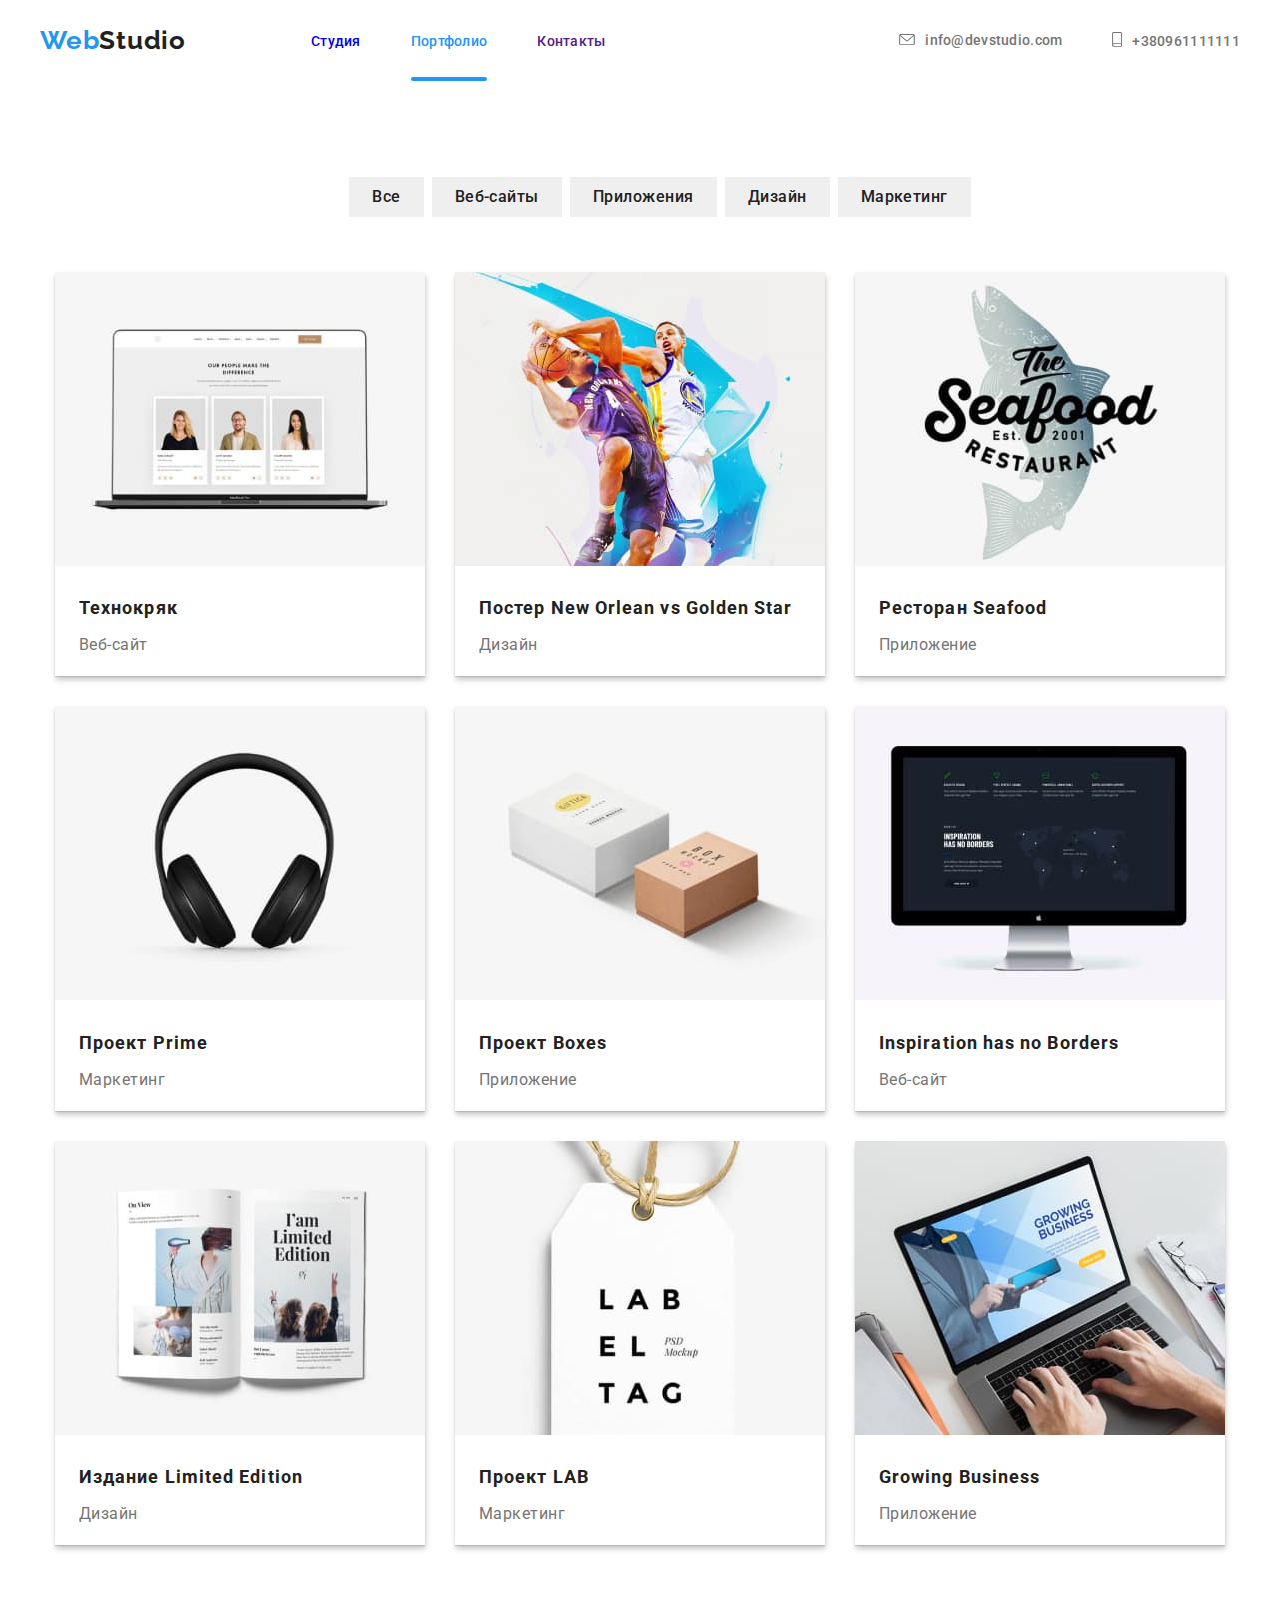
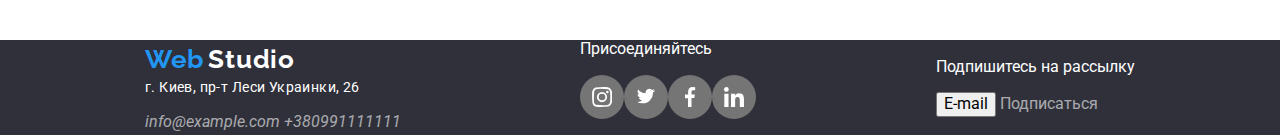
==== portfolio.html @ 3cd91371 "Перший варіант" ====
<!DOCTYPE html>
<html lang="en">
  <head>
    <meta charset="UTF-8" />
    <meta name="viewport" content="width=device-width, initial-scale=1.0" />
    <link
      href="https://fonts.googleapis.com/css2?family=Roboto&family=Raleway:wght@400;700&display=swap"
      rel="stylesheet"
    />
    <link rel="stylesheet" href="./css/normalize.css" />
    <link rel="stylesheet" href="./css/styles.css" />
    <title>Document</title>
  </head>
  <body>
    <header class="page-header">
      <div class="container header-nav">
        <nav class="nav">
          <a href="" class="logo link"
            ><span class="first logo">Web</span>
            <span class="second logo-header">Studio</span></a
          >

          <ul class="site-nav list">
            <li class="header-items">
              <a href="./index.html" class="link">Студия</a>
            </li>
            <li class="header-items">
              <a href="" class="link current">Портфолио</a>
            </li>
            <li class="header-items"><a href="" class="link">Контакты</a></li>
          </ul>
        </nav>

        <address class="header-address">
          <ul class="connection">
            <li class="connection-items">
              <a href="mailto:info@devstudio.com" class="superscription link"
                ><span class="superscription-header"
                  ><svg width="16" height="11.2">
                    <use
                      href="./images/symbol-defs2.svg#icon-envelope"
                    ></use></svg></span
                >info@devstudio.com</a
              >
            </li>
            <li class="connection-items">
              <a href="tell:+380961111111" class="superscription link"
                ><span class="superscription-header"
                  ><svg width="10" height="14.94">
                    <use
                      href="./images/symbol-defs2.svg#icon-smartphone"
                    ></use></svg></span
                >+380961111111</a
              >
            </li>
          </ul>
        </address>
      </div>
    </header>
    <!--main container page 2-->
    <section class="section numb-projects">
      <div class="container distance">
        <!-- <h1 class="title names">Невидимий список - Портфолио</h1> -->
        <ul class="projects-nav">
          <li class="projects-button">
            <button type="button" class="button projects">Все</button>
          </li>
          <li class="projects-button">
            <button type="button" class="button projects">Веб-сайты</button>
          </li>
          <li class="projects-button">
            <button type="button" class="button projects">Приложения</button>
          </li>
          <li class="projects-button">
            <button type="button" class="button projects">Дизайн</button>
          </li>
          <li class="projects-button">
            <button type="button" class="button projects">Маркетинг</button>
          </li>
        </ul>

        <!--projects-->

        <ul class="counting">
          <li class="counting-projects">
            <a href="" class="link"
              ><div class="animated">
                <img src="./images/technokriak.jpg" alt="photos" />
                <p class="projects-description">
                  Технокряк это современная площадка распространения
                  коронавируса. Компании используют эту платформу для цифрового
                  шпионажа и атак на защищённые сервера конкурентов.
                </p>
              </div>

              <h2 class="title projects-name">Технокряк</h2>
              <p class="projects-direction">Веб-сайт</p>
              <!-- <p class="projects-description">
                Технокряк это современная площадка распространения коронавируса.
                Компании используют эту платформу для цифрового шпионажа и атак
                на защищённые сервера конкурентов.
              </p> -->
            </a>
          </li>
          <li class="counting-projects">
            <a href="" class="link"
              ><div class="animated">
                <img src="./images/players.jpg" alt="sportsmen" />
                <p class="projects-description">
                  Технокряк это современная площадка распространения
                  коронавируса. Компании используют эту платформу для цифрового
                  шпионажа и атак на защищённые сервера конкурентов.
                </p>
              </div>
              <h2 class="title projects-name">
                Постер New Orlean vs Golden Star
              </h2>
              <p class="projects-direction">Дизайн</p>
              <!-- <p class="projects-description">
                Технокряк это современная площадка распространения коронавируса.
                Компании используют эту платформу для цифрового шпионажа и атак
                на защищённые сервера конкурентов.
              </p> -->
            </a>
          </li>
          <li class="counting-projects">
            <a href="" class="link"
              ><div class="animated">
                <img src="./images/restaurant.jpg" alt="restaurant" />
                <p class="projects-description">
                  Технокряк это современная площадка распространения
                  коронавируса. Компании используют эту платформу для цифрового
                  шпионажа и атак на защищённые сервера конкурентов.
                </p>
              </div>
              <h2 class="title projects-name">Ресторан Seafood</h2>
              <p class="projects-direction">Приложение</p>
              <!-- <p class="projects-description">
                Технокряк это современная площадка распространения коронавируса.
                Компании используют эту платформу для цифрового шпионажа и атак
                на защищённые сервера конкурентов.
              </p> -->
            </a>
          </li>
          <li class="counting-projects">
            <a href="" class="link"
              ><div class="animated">
                <img src="./images/airphones.jpg" alt="airphones" />
                <p class="projects-description">
                  Технокряк это современная площадка распространения
                  коронавируса. Компании используют эту платформу для цифрового
                  шпионажа и атак на защищённые сервера конкурентов.
                </p>
              </div>
              <h2 class="title projects-name">Проект Prime</h2>
              <p class="projects-direction">Маркетинг</p>
              <!-- <p class="projects-description">
                Технокряк это современная площадка распространения коронавируса.
                Компании используют эту платформу для цифрового шпионажа и атак
                на защищённые сервера конкурентов.
              </p> -->
            </a>
          </li>
          <li class="counting-projects">
            <a href="" class="link"
              ><div class="animated">
                <img src="./images/boxes.jpg" alt="boxes" />
                <p class="projects-description">
                  Технокряк это современная площадка распространения
                  коронавируса. Компании используют эту платформу для цифрового
                  шпионажа и атак на защищённые сервера конкурентов.
                </p>
              </div>
              <h2 class="title projects-name">Проект Boxes</h2>
              <p class="projects-direction">Приложение</p>
              <!-- <p class="projects-description">
                Технокряк это современная площадка распространения коронавируса.
                Компании используют эту платформу для цифрового шпионажа и атак
                на защищённые сервера конкурентов.
              </p> -->
            </a>
          </li>
          <li class="counting-projects">
            <a href="" class="link"
              ><div class="animated">
                <img src="./images/computer.jpg" alt="computer" />
                <p class="projects-description">
                  Технокряк это современная площадка распространения
                  коронавируса. Компании используют эту платформу для цифрового
                  шпионажа и атак на защищённые сервера конкурентов.
                </p>
              </div>
              <h2 class="title projects-name">Inspiration has no Borders</h2>
              <p class="projects-direction">Веб-сайт</p>
              <!-- <p class="projects-description">
                Технокряк это современная площадка распространения коронавируса.
                Компании используют эту платформу для цифрового шпионажа и атак
                на защищённые сервера конкурентов.
              </p> -->
            </a>
          </li>
          <li class="counting-projects">
            <a href="" class="link"
              ><div class="animated">
                <img src="./images/book.jpg" alt="book" />
                <p class="projects-description">
                  Технокряк это современная площадка распространения
                  коронавируса. Компании используют эту платформу для цифрового
                  шпионажа и атак на защищённые сервера конкурентов.
                </p>
              </div>
              <h2 class="title projects-name">Издание Limited Edition</h2>
              <p class="projects-direction">Дизайн</p>
              <!-- <p class="projects-description">
                Технокряк это современная площадка распространения коронавируса.
                Компании используют эту платформу для цифрового шпионажа и атак
                на защищённые сервера конкурентов.
              </p> -->
            </a>
          </li>
          <li class="counting-projects">
            <a href="" class="link"
              ><div class="animated">
                <img src="./images/label.jpg" alt="label" />
                <p class="projects-description">
                  Технокряк это современная площадка распространения
                  коронавируса. Компании используют эту платформу для цифрового
                  шпионажа и атак на защищённые сервера конкурентов.
                </p>
              </div>
              <h2 class="title projects-name">Проект LAB</h2>
              <p class="projects-direction">Маркетинг</p>
              <!-- <p class="projects-description">
                Технокряк это современная площадка распространения коронавируса.
                Компании используют эту платформу для цифрового шпионажа и атак
                на защищённые сервера конкурентов.
              </p> -->
            </a>
          </li>
          <li class="counting-projects">
            <a href="" class="link"
              ><div class="animated">
                <img src="./images/laptop.jpg" alt="laptop" />
                <p class="projects-description">
                  Технокряк это современная площадка распространения
                  коронавируса. Компании используют эту платформу для цифрового
                  шпионажа и атак на защищённые сервера конкурентов.
                </p>
              </div>
              <h2 class="title projects-name">Growing Business</h2>
              <p class="projects-direction">Приложение</p>
              <!-- <p class="projects-description">
                Технокряк это современная площадка распространения коронавируса.
                Компании используют эту платформу для цифрового шпионажа и атак
                на защищённые сервера конкурентов.
              </p> -->
            </a>
          </li>
        </ul>
      </div>
    </section>

    <!--footer-->
    <footer class="footer-section">
      <div class="container footer-nav">
        <div class="footer-info">
          <a href="" class="logo link"
            ><span class="first logo">Web</span>
            <span class="second logo-footer">Studio</span></a
          >
          <address>
            <p class="city">г. Киев, пр-т Леси Украинки, 26</p>
            <span
              ><a href="mailto:info@example.com" class="button link"
                >info@example.com</a
              >
              <a href="tell:+380991111111" class="button link"
                >+380991111111</a
              ></span
            >
          </address>
        </div>

        <div class="invite">
          <p class="join">Присоединяйтесь</p>
          <ul class="social-networks">
            <li>
              <a href="" class="button-link footer">
                <svg class="anchor" width="20" height="20">
                  <use href="./images/symbol-defs2.svg#icon-instagram"></use>
                </svg>
              </a>
            </li>
            <li>
              <a href="" class="button-link footer"
                ><svg class="anchor" width="20" height="16.25">
                  <use href="./images/symbol-defs2.svg#icon-twitter"></use></svg
              ></a>
            </li>
            <li>
              <a href="" class="button-link footer"
                ><svg class="anchor" width="20" height="20">
                  <use
                    href="./images/symbol-defs2.svg#icon-facebook"
                  ></use></svg
              ></a>
            </li>
            <li>
              <a href="" class="button-link footer"
                ><svg class="anchor" width="20" height="20">
                  <use
                    href="./images/symbol-defs2.svg#icon-linkedin"
                  ></use></svg
              ></a>
            </li>
          </ul>
        </div>

        <div class="send-letter">
          <p class="subscribe">Подпишитесь на рассылку</p>
          <input type="submit" value="E-mail" />
          <a href="" class="button link">Подписаться</a>
        </div>
      </div>
    </footer>
  </body>
</html>
---- css/styles.css ----
html {
  box-sizing: border-box;
}

*,
*::before,
*::after {
  box-sizing: inherit;
}

/*колір соновного тексту #757575*/
/*вторинний колір тексту #212121*/
/*первинний фоновий колір білий #FFFFFF */
/*колір виділення #2196F3 */
/*додатковий фоновий колір #F5F4FA*/
:root {
  --primary-text-color: #757575;
  --title-text-color: #212121;
  --accent-color: #2196f3;
  --additional-text-color: #ffffff;
  --primary-bg-color: #ffffff;
  --secondary-bg-color: #2196f3;
  --additional-bg-color: #f5f4fa;
  --clients-color: #afb1b8;

  --timing-function: cubic-bezier(0.4, 0, 0.2, 1);
  --timing-animation: 250ms;
}
body {
  background-color: var(--primary-bg-color);
  color: var(--primary-text-color);
  font-family: Roboto, sans-serif;
}

/*header*/
.page-header {
}
.nav .logo.link {
  display: flex;
  /* align-items: center; */
  margin-left: 0;
  margin-right: 85px;
  margin-top: 24px;
  margin-bottom: 25px;
}

.site-nav .header-items:not(:last-child) {
  margin-right: 50px;
}
.nav {
  display: flex;
}

.site-nav.list {
  display: flex;
  color: var(--title-text-color);
  font-style: normal;
  font-weight: 500;
  font-size: 14px;
  line-height: 16px;
  letter-spacing: 0.02em;
  text-decoration: none;
  margin-left: 0;
  margin-top: 0;
  margin-bottom: 0;
}
.header-address {
  display: flex;
  margin-left: auto;
}
.connection {
  display: flex;
  margin-top: 0;
  margin-bottom: 0;

  color: var(--title-text-color);

  font-style: normal;
  font-weight: 500;
  font-size: 14px;
  line-height: 16px;
  letter-spacing: 0.02em;
  text-decoration: none;
}
.connection .connection-items + .connection-items {
  margin-left: 50px;
}
.connection-items {
  /* display: flex;
  align-items: center;
  justify-content: center; */
  padding-bottom: 32px;
  padding-top: 32px;
}
.superscription:hover,
.superscription:focus {
  color: var(--accent-color);
  fill: var(--accent-color);
  transition: transform var(--timing-animation),
    opacity var(--timing-animation, --timing-function);
}
/* .superscription-header:hover .superscription-header:focus {
  fill: var(--accent-color);
} */
.superscription {
  display: flex;
  align-items: center;
  justify-content: center;
  color: var(--primary-text-color);
  fill: var(--primary-text-color);
}
.superscription-header {
  margin-right: 10px;
}

.site-nav .link.current {
  position: relative;
  color: var(--accent-color);
}
.current::after {
  content: "";
  position: absolute;
  width: 100%;
  height: 4px;
  left: 0;
  bottom: 0;
  border-radius: 2px;
  background-color: var(--secondary-bg-color);
}
.site-nav .link {
  display: block;
  padding-top: 32px;
  padding-bottom: 32px;
}
li {
  list-style-type: none;
}

.link {
  text-decoration: none;
}
.header-nav {
  display: flex;
  align-items: center;
}
.hero {
  margin-left: 0;
  text-align: center;
}
/* Overlay */
.overlay {
  position: relative;
  height: 600px;
  max-width: 1600px;
  margin-left: auto;
  margin-right: auto;
  margin-bottom: 94px;
  background-image: linear-gradient(
      to right,
      rgba(47, 48, 58, 0.8),
      rgba(47, 48, 58, 0.8)
    ),
    url("../images/Header-img.jpg");
  background-repeat: no-repeat;
  background-size: cover;
  background-position: center;
  background-color: rgba(47, 48, 58, 0.8);
}
.start {
  display: block;
  /* justify-content: center; */
  position: absolute;
  width: 696px;
  height: 120px;
  left: 452px;
  top: 200px;
  font-style: normal;
  font-weight: 900;
  font-size: 44px;
  line-height: 60px;
  text-align: center;
  color: var(--additional-text-color);
  margin-top: 0;
  margin-bottom: 0;
  align-items: center;
}
/*main container page 1*/
.section.team {
  padding-bottom: 95px;
  padding-top: 95px;
  margin-bottom: 95px;
  background-color: var(--additional-bg-color);
}
.section.no-padding {
  margin-top: 0;
  margin-bottom: 0;
}
.footer-section {
  background-color: #2f303a;
}
.section.numb-projects {
  margin-bottom: 95px;
  margin-top: 95px;
}
.container {
  margin-left: auto;
  margin-right: auto;
  width: 1200px;
  /* outline: 2px solid tomato; */
}
.container.distance {
  margin-bottom: 94px;
}
.names {
  color: var(--title-text-color);
  font-style: normal;
  font-weight: 700;
  font-size: 36px;
  line-height: 42px;
  text-align: center;
  letter-spacing: 0.03em;
  margin-top: 0;
  margin-bottom: 50px;
}
/*icons*/
.icons {
  color: var(--title-text-color);
  font-style: normal;
  font-weight: 700;
  font-size: 14px;
  line-height: 16px;
  letter-spacing: 0.03em;
  margin-top: 0;
  margin-bottom: 10px;
}
.names-invisible {
  display: none;
}
.invisible {
  display: flex;
  margin-bottom: 0;
  margin-top: 0;
  padding-left: 15px;
  padding-right: 15px;
}
.item {
  margin-top: 0;
  margin-right: 30px;
  padding: 0;

  /* align-items: center; */
}
.item:last-child {
  margin-right: 0;
}

.trhumb {
  display: flex;
  align-items: center;
  justify-content: center;
  height: 120px;
  margin-bottom: 30px;
  background-color: var(--additional-bg-color);
}
.description {
  color: var(--primary-text-color);
  font-style: normal;
  font-weight: 400;
  font-size: 14px;
  line-height: 24px;
  letter-spacing: 0.03em;
  margin-top: 0;
  margin-bottom: 0;
}

/*what we do*/
.doing-list {
  display: flex;
  margin-top: 0;
  margin-bottom: 94px;
  padding-left: 15px;
  padding-right: 15px;
}

.doing-count:not(:last-child) {
  margin-right: 30px;
}
.photos {
  position: relative;
}
.photos:hover .doing {
  opacity: 1;
  transition: transform var(--timing-animation),
    opacity var(--timing-animation, --timing-function);
}
.title.doing {
  /* display: flex; */
  position: absolute;
  width: 370px;
  height: 70px;
  bottom: 0;
  transform: translate(0, 0);
  text-align: center;
  padding: 27px;
  opacity: 0;
  transition: 250ms linear;

  /* left: 615px;
  top: 1435px; */

  background: rgba(47, 48, 58, 0.8);
  color: var(--additional-text-color);
  font-style: normal;
  font-weight: 700;
  font-size: 14px;
  line-height: 16px;
  letter-spacing: 0.03em;
  margin-top: 0;
}

.doing:last-child {
  margin-bottom: 0;
}
.team-item {
  width: 270px;
  margin-top: 0;
  margin-right: 30px;
  box-shadow: 0px 2px 1px rgba(0, 0, 0, 0.2), 0px 1px 1px rgba(0, 0, 0, 0.14),
    0px 1px 3px rgba(0, 0, 0, 0.12);
  border-radius: 0px 0px 4px 4px;

  /* margin-bottom: 30px; */
}
.team-item:last-child {
  margin-right: 0;
}
/*our team*/

.team {
  color: var(--title-text-color);
  font-weight: 500;
  font-size: 16px;
  line-height: 19px;
  letter-spacing: 0.03em;
  margin-top: 0;
  margin-bottom: 10px;
}
.title.team {
  display: flex;
  justify-content: center;
}

.team-list {
  display: flex;
  margin-top: 0;
  margin-bottom: 0;
  padding-left: 15px;
  padding-right: 15px;
}
.team-list:last-child {
  margin-right: 0;
}
.social-networks.team {
  display: flex;
  margin-bottom: 25px;
  margin-right: 32px;
  margin-left: 32px;
  padding: 0;
}
.counting-networks:not(:last-child) {
  margin-right: 10px;
}

.role {
  display: flex;
  color: var(--primary-text-color);
  font-style: normal;
  font-weight: 400;
  font-size: 16px;
  line-height: 19px;
  letter-spacing: 0.03em;
  margin-top: 0;
  margin-bottom: 15;
  justify-content: center;
}
.clients-count {
  display: flex;
  margin-top: 0;
  margin-bottom: 0;
  padding-right: 15px;
  padding-left: 15px;
}
.clients-icons {
  display: flex;
  width: 170px;
  height: 90px;
  border: 1px solid #afb1b8;
  justify-content: center;
  align-items: center;
  fill: var(--clients-color);
}
/* .trhumb-clients {
  display: flex;
  width: 170px;
  height: 90px;
  border: 1px solid #afb1b8;
  justify-content: center;
  align-items: center;
  fill: var(--clients-color);
} */
/* .trhumb-clients:hover {
  fill: var(--accent-color);
} */
.trhumb-clients:hover .clients-icons {
  border: 1px solid var(--accent-color);
}
.clients-icons:hover,
.clients-icons:focus {
  color: var(--accent-color);
  fill: var(--accent-color);
  transition: transform var(--timing-animation),
    opacity var(--timing-animation, --timing-function);
}
.logo-image {
  padding-bottom: 20px;
  padding-top: 20px;
  padding-left: 60px;
  padding-right: 60px;
}
.clients-image:not(:last-child) {
  margin-right: 30px;
}

.logo {
  /* margin-top: 24px;
  margin-bottom: 25px; */

  font-family: Raleway, sans-serif;
}
.first.logo {
  color: var(--accent-color);
  font-style: normal;
  font-weight: bold;
  font-size: 26px;
  line-height: 31px;
  letter-spacing: 0.03em;
}
.second.logo-header {
  color: var(--title-text-color);
  font-style: normal;
  font-weight: bold;
  font-size: 26px;
  line-height: 31px;
  letter-spacing: 0.03em;
}
.second.logo-footer {
  color: var(--additional-text-color);
  font-style: normal;
  font-weight: bold;
  font-size: 26px;
  line-height: 31px;
  letter-spacing: 0.03em;
}
.title {
  color: var(--title-text-color);
}
.order {
  display: inline-block;
  position: absolute;
  width: 200px;
  height: 50px;
  left: 700px;
  top: 350px;
  color: var(--additional-text-color);
  background: var(--secondary-bg-color);
  padding: 10px 32px;
  border-radius: 4px;
  text-align: center;
  min-width: 200px;
  border: 1px solid transparent;
}
.button.projects {
  border: 1px solid transparent;
  padding: 6px 22px;
}
.button {
  color: var(--title-text-color);
}
.button:hover,
.button:focus {
  color: var(--additional-text-color);
  background-color: var(--secondary-bg-color);
  transition: transform var(--timing-animation),
    opacity var(--timing-animation, --timing-function);
}
.button-link {
  display: flex;
  justify-content: center;
  align-items: center;
  width: 44px;
  height: 44px;
  fill: var(--primary-text-color);
  border-radius: 50%;
}
.button-link.footer {
  display: flex;
  justify-content: center;
  align-items: center;
  width: 44px;
  height: 44px;
  fill: var(--additional-text-color);
  border-radius: 50%;
  background-color: var(--primary-text-color);
}
.button-link.footer:hover,
.button-link.footer:focus {
  width: 44px;
  height: 44px;
  background-color: var(--secondary-bg-color);
  transition: transform var(--timing-animation),
    opacity var(--timing-animation, --timing-function);
}

.button-link:hover,
.button-link:focus {
  width: 44px;
  height: 44px;
  background-color: var(--secondary-bg-color);
  fill: var(--additional-text-color);
}

/*main container page 2*/
.projects-nav {
  display: flex;
  margin-top: 0;
  margin-bottom: 55px;
  justify-content: center;
}
.projects {
  color: var(--title-text-color);
  font-style: normal;
  font-weight: 500;
  font-size: 16px;
  line-height: 26px;
  letter-spacing: 0.03em;
}
.projects-button:not(:last-child) {
  margin-right: 8px;
}

.counting {
  display: flex;
  flex-wrap: wrap;
  margin-top: 0;
  margin-bottom: 0px;
  padding-right: 15px;
  padding-left: 15px;
}
.counting-projects {
  width: calc((100% - 60px) / 3);
  margin-right: 30px;
  margin-left: 0;
  margin-top: 0;
  margin-bottom: 30px;
  box-sizing: border-box;
  box-shadow: 1px 4px 6px rgba(0, 0, 0, 0.16), 0px 4px 4px rgba(0, 0, 0, 0.06),
    0px 1px 1px rgba(0, 0, 0, 0.12);
}
.counting-projects:nth-child(3n) {
  margin-right: 0px;
}
.counting-projects:nth-last-child(-n + 3) {
  margin-bottom: 0;
}
.animated {
  position: relative;
}

.projects-name {
  display: inline-block;
  color: var(--title-text-color);
  font-style: normal;
  font-weight: 700;
  font-size: 18px;
  line-height: 36px;
  letter-spacing: 0.06em;
  margin-top: 20px;
  margin-bottom: 4px;
  padding-left: 24px;
  padding-right: 24px;
}

.projects-description {
  display: inline-block;
  content: "";
  position: absolute;
  width: 100%;
  height: 100%;
  top: 0;
  left: 0;
  opacity: 0;

  background: rgba(33, 150, 243, 0.9);
  transform: translateY(100%);
  transition: transform var(--timing-animation),
    opacity var(--timing-animation, --timing-function);

  color: var(--primary-text-color);
  font-style: normal;
  font-weight: 400;
  font-size: 18px;
  line-height: 28px;
  padding: 63px 24px;
  margin-top: 0;
}
.projects-description:last-child {
  margin-bottom: 0;
}
.projects-description:hover {
  opacity: 1;
  color: var(--additional-text-color);
  width: 100%;
  height: 100%;
  left: 0;
  top: 0;

  transform: translate(0);
  transition: transform var(--timing-animation),
    opacity var(--timing-animation, --timing-function);
}
.projects-direction {
  color: var(--primary-text-color);
  font-style: normal;
  font-weight: 400;
  font-size: 16px;
  line-height: 30px;
  letter-spacing: 0.03em;
  margin-top: 0;
  padding-right: 24px;
  padding-left: 24px;
}

/*footer*/
.footer-nav {
  display: flex;
  align-items: center;
  justify-content: space-around;
  padding-left: 15px;
  padding-right: 15px;
}
.city {
  font-style: normal;
  font-weight: 400;
  font-size: 14px;
  line-height: 24px;
  letter-spacing: 0.03em;
  margin-top: 0;
  color: var(--additional-text-color);
}
.footer-nav .link {
  color: rgba(255, 255, 255, 0.6);
}
.social-networks {
  display: flex;
  padding: 0;
  margin-top: 0;
}

.join {
  margin-top: 0;
  color: var(--additional-text-color);
}
.subscribe {
  margin-top: 0;
  color: var(--additional-text-color);
}
.footer-info {
}
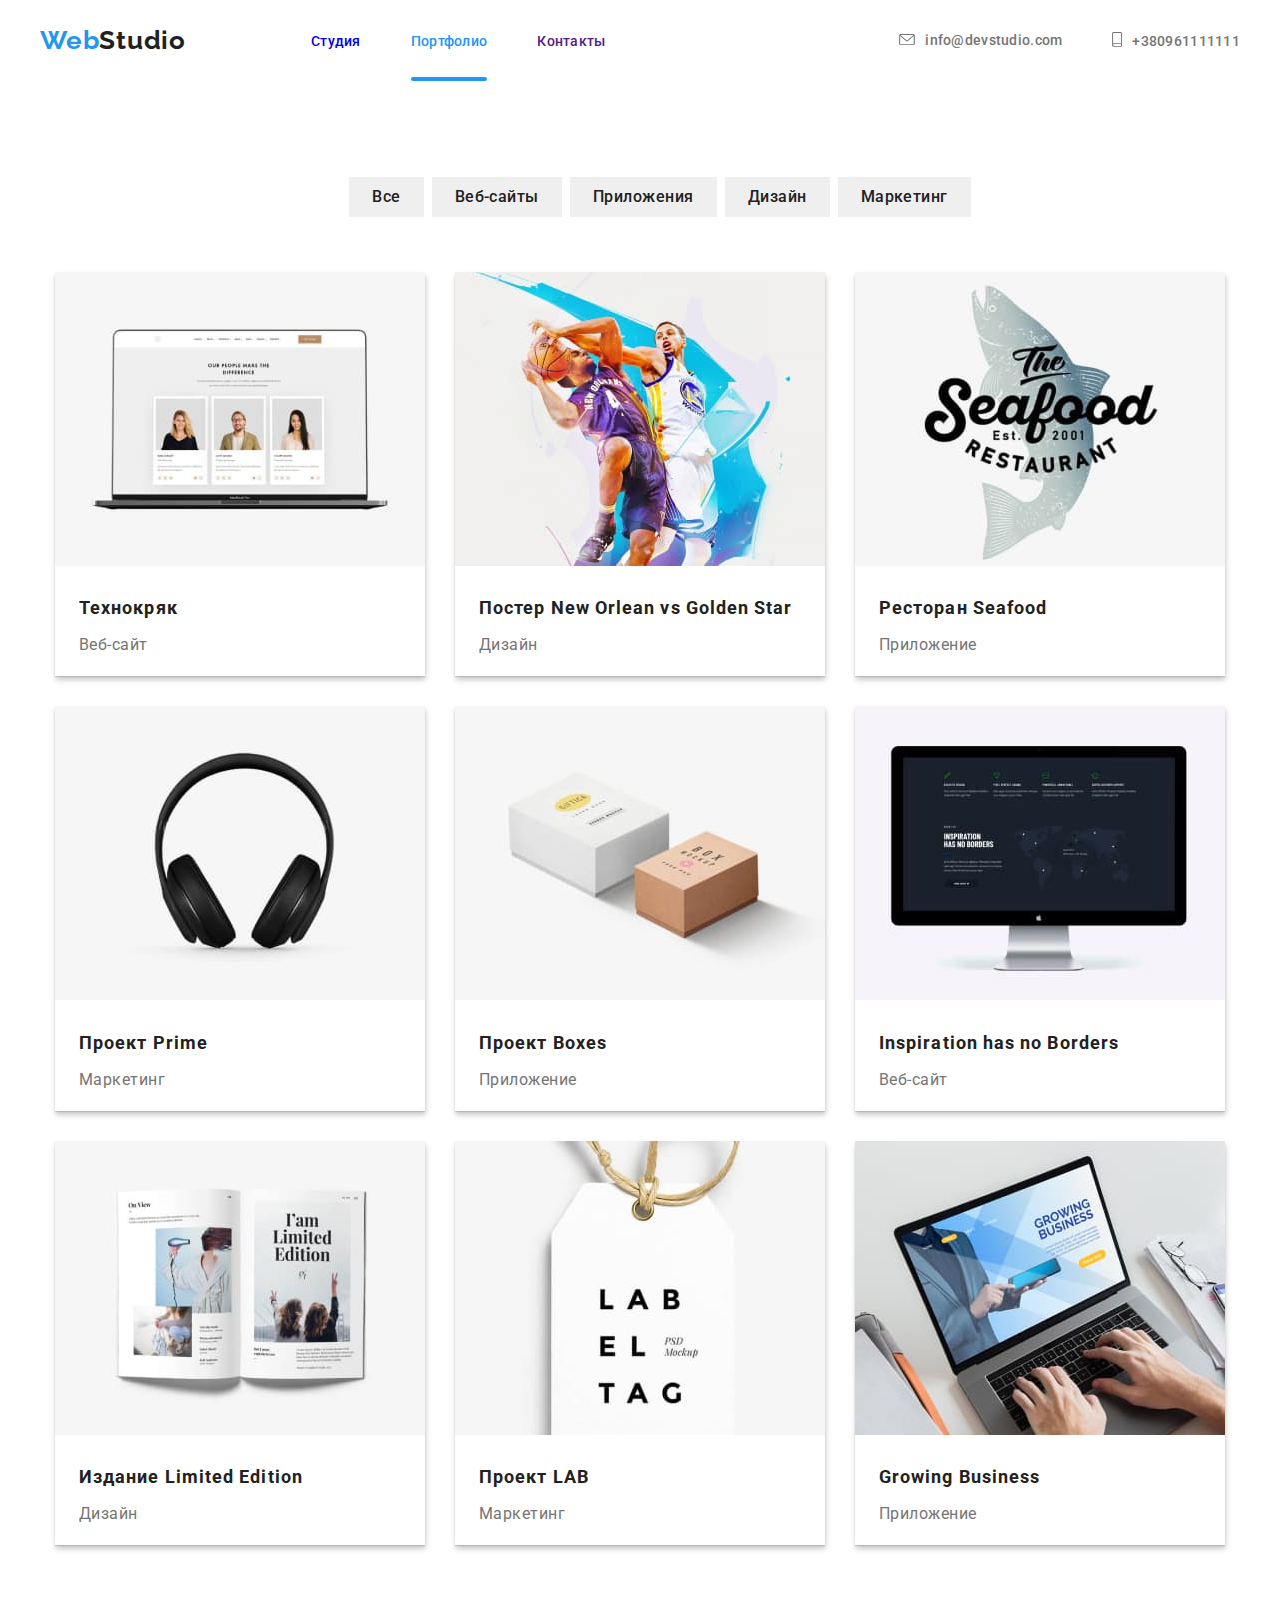
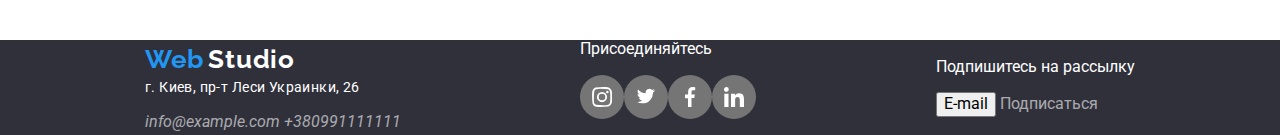
==== commit 4b3d2a8b: "Спроба2" ====
--- a/portfolio.html
+++ b/portfolio.html
@@ -86,11 +86,13 @@
             <a href="" class="link"
               ><div class="animated">
                 <img src="./images/technokriak.jpg" alt="photos" />
-                <p class="projects-description">
-                  Технокряк это современная площадка распространения
-                  коронавируса. Компании используют эту платформу для цифрового
-                  шпионажа и атак на защищённые сервера конкурентов.
-                </p>
+                <div class="projects-description">
+                  <p>
+                    Технокряк это современная площадка распространения
+                    коронавируса. Компании используют эту платформу для
+                    цифрового шпионажа и атак на защищённые сервера конкурентов.
+                  </p>
+                </div>
               </div>
 
               <h2 class="title projects-name">Технокряк</h2>
--- a/css/styles.css
+++ b/css/styles.css
@@ -290,8 +290,8 @@
 }
 .photos:hover .doing {
   opacity: 1;
-  transition: transform var(--timing-animation),
-    opacity var(--timing-animation, --timing-function);
+  transition: transform var(--timing-animation) var(--timing-function),
+    opacity var(--timing-animation) var(--timing-function);
 }
 .title.doing {
   /* display: flex; */
@@ -574,20 +574,7 @@
 }
 .animated {
   position: relative;
-}
-
-.projects-name {
-  display: inline-block;
-  color: var(--title-text-color);
-  font-style: normal;
-  font-weight: 700;
-  font-size: 18px;
-  line-height: 36px;
-  letter-spacing: 0.06em;
-  margin-top: 20px;
-  margin-bottom: 4px;
-  padding-left: 24px;
-  padding-right: 24px;
+  overflow: hidden;
 }
 
 .projects-description {
@@ -600,10 +587,9 @@
   left: 0;
   opacity: 0;
 
-  background: rgba(33, 150, 243, 0.9);
   transform: translateY(100%);
-  transition: transform var(--timing-animation),
-    opacity var(--timing-animation, --timing-function);
+  transition: transform 250ms cubic-bezier(0.4, 0, 0.2, 1),
+    opacity 250ms cubic-bezier(0.4, 0, 0.2, 1);
 
   color: var(--primary-text-color);
   font-style: normal;
@@ -616,18 +602,33 @@
 .projects-description:last-child {
   margin-bottom: 0;
 }
-.projects-description:hover {
+.projects-description:hover,
+.projects-description:focus {
   opacity: 1;
   color: var(--additional-text-color);
-  width: 100%;
-  height: 100%;
+  background: rgba(33, 150, 243, 0.9);
+  /* width: 100%;
+  height: 100%; */
   left: 0;
-  top: 0;
+  bottom: 0;
 
   transform: translate(0);
   transition: transform var(--timing-animation),
     opacity var(--timing-animation, --timing-function);
 }
+.projects-name {
+  /* display: inline-block; */
+  color: var(--title-text-color);
+  font-style: normal;
+  font-weight: 700;
+  font-size: 18px;
+  line-height: 36px;
+  letter-spacing: 0.06em;
+  margin-top: 20px;
+  margin-bottom: 4px;
+  padding-left: 24px;
+  padding-right: 24px;
+}
 .projects-direction {
   color: var(--primary-text-color);
   font-style: normal;
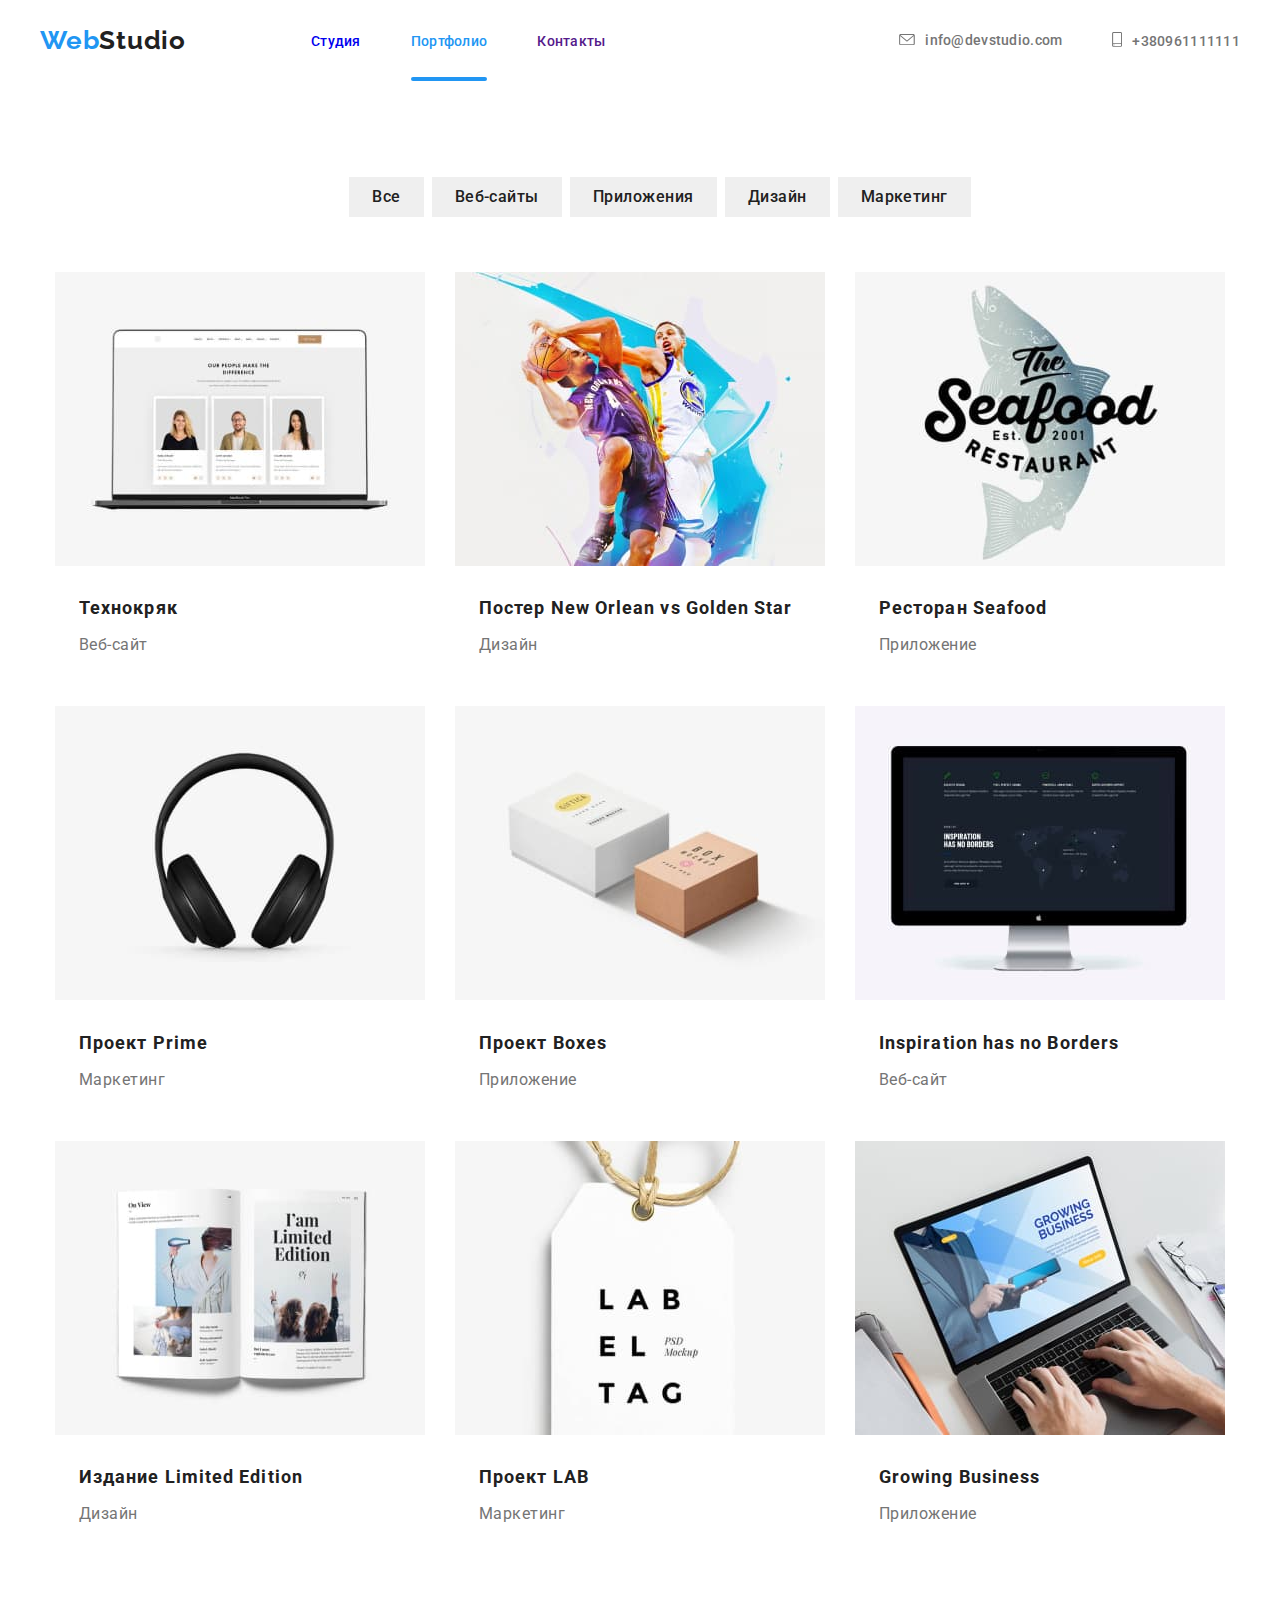
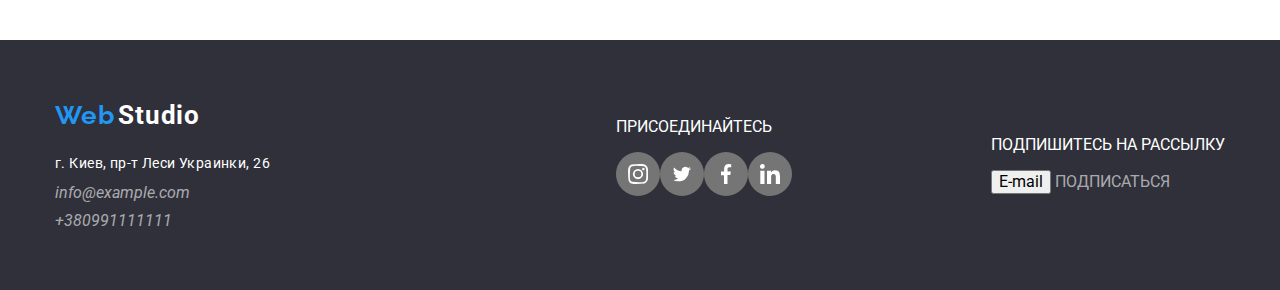
==== commit 7802c7c3: "Завершальний варіант" ====
--- a/portfolio.html
+++ b/portfolio.html
@@ -266,25 +266,23 @@
     <footer class="footer-section">
       <div class="container footer-nav">
         <div class="footer-info">
-          <a href="" class="logo link"
-            ><span class="first logo">Web</span>
-            <span class="second logo-footer">Studio</span></a
-          >
-          <address>
+          <div class="full-logo">
+            <a href="" class="link"
+              ><span class="first logo">Web</span>
+              <span class="second logo-footer">Studio</span></a
+            >
+          </div>
+          <address class="footer-address">
             <p class="city">г. Киев, пр-т Леси Украинки, 26</p>
-            <span
-              ><a href="mailto:info@example.com" class="button link"
-                >info@example.com</a
-              >
-              <a href="tell:+380991111111" class="button link"
-                >+380991111111</a
-              ></span
+            <a href="mailto:info@example.com" class="mail link"
+              >info@example.com</a
             >
+            <a href="tell:+380991111111" class="phone link">+380991111111</a>
           </address>
         </div>
 
         <div class="invite">
-          <p class="join">Присоединяйтесь</p>
+          <p class="join">ПРИСОЕДИНАЙТЕСЬ</p>
           <ul class="social-networks">
             <li>
               <a href="" class="button-link footer">
@@ -319,9 +317,9 @@
         </div>
 
         <div class="send-letter">
-          <p class="subscribe">Подпишитесь на рассылку</p>
+          <p class="subscribe">ПОДПИШИТЕСЬ НА РАССЫЛКУ</p>
           <input type="submit" value="E-mail" />
-          <a href="" class="button link">Подписаться</a>
+          <a href="" class="button link">ПОДПИСАТЬСЯ</a>
         </div>
       </div>
     </footer>
--- a/css/styles.css
+++ b/css/styles.css
@@ -23,8 +23,7 @@
   --additional-bg-color: #f5f4fa;
   --clients-color: #afb1b8;
 
-  --timing-function: cubic-bezier(0.4, 0, 0.2, 1);
-  --timing-animation: 250ms;
+  --timing-animation: 250ms cubic-bezier(0.4, 0, 0.2, 1);
 }
 body {
   background-color: var(--primary-bg-color);
@@ -42,6 +41,13 @@
   margin-right: 85px;
   margin-top: 24px;
   margin-bottom: 25px;
+}
+.header-items .link {
+  transition: var(--timing-animation);
+}
+.header-items:hover .link {
+  color: var(--accent-color);
+  transition: var(--timing-animation);
 }
 
 .site-nav .header-items:not(:last-child) {
@@ -96,18 +102,16 @@
 .superscription:focus {
   color: var(--accent-color);
   fill: var(--accent-color);
-  transition: transform var(--timing-animation),
-    opacity var(--timing-animation, --timing-function);
-}
-/* .superscription-header:hover .superscription-header:focus {
-  fill: var(--accent-color);
-} */
+  transition: var(--timing-animation);
+}
+
 .superscription {
   display: flex;
   align-items: center;
   justify-content: center;
   color: var(--primary-text-color);
   fill: var(--primary-text-color);
+  transition: var(--timing-animation);
 }
 .superscription-header {
   margin-right: 10px;
@@ -290,8 +294,7 @@
 }
 .photos:hover .doing {
   opacity: 1;
-  transition: transform var(--timing-animation) var(--timing-function),
-    opacity var(--timing-animation) var(--timing-function);
+  transition: var(--timing-animation);
 }
 .title.doing {
   /* display: flex; */
@@ -399,27 +402,16 @@
   align-items: center;
   fill: var(--clients-color);
 }
-/* .trhumb-clients {
-  display: flex;
-  width: 170px;
-  height: 90px;
-  border: 1px solid #afb1b8;
-  justify-content: center;
-  align-items: center;
-  fill: var(--clients-color);
-} */
-/* .trhumb-clients:hover {
-  fill: var(--accent-color);
-} */
+
 .trhumb-clients:hover .clients-icons {
   border: 1px solid var(--accent-color);
+  transition: var(--timing-animation);
 }
 .clients-icons:hover,
 .clients-icons:focus {
   color: var(--accent-color);
   fill: var(--accent-color);
-  transition: transform var(--timing-animation),
-    opacity var(--timing-animation, --timing-function);
+  transition: var(--timing-animation);
 }
 .logo-image {
   padding-bottom: 20px;
@@ -482,6 +474,7 @@
 .button.projects {
   border: 1px solid transparent;
   padding: 6px 22px;
+  transition: var(--timing-animation);
 }
 .button {
   color: var(--title-text-color);
@@ -490,8 +483,7 @@
 .button:focus {
   color: var(--additional-text-color);
   background-color: var(--secondary-bg-color);
-  transition: transform var(--timing-animation),
-    opacity var(--timing-animation, --timing-function);
+  transition: var(--timing-animation);
 }
 .button-link {
   display: flex;
@@ -501,6 +493,7 @@
   height: 44px;
   fill: var(--primary-text-color);
   border-radius: 50%;
+  transition: var(--timing-animation);
 }
 .button-link.footer {
   display: flex;
@@ -511,14 +504,14 @@
   fill: var(--additional-text-color);
   border-radius: 50%;
   background-color: var(--primary-text-color);
+  transition: var(--timing-animation);
 }
 .button-link.footer:hover,
 .button-link.footer:focus {
   width: 44px;
   height: 44px;
   background-color: var(--secondary-bg-color);
-  transition: transform var(--timing-animation),
-    opacity var(--timing-animation, --timing-function);
+  transition: var(--timing-animation);
 }
 
 .button-link:hover,
@@ -527,6 +520,7 @@
   height: 44px;
   background-color: var(--secondary-bg-color);
   fill: var(--additional-text-color);
+  transition: var(--timing-animation);
 }
 
 /*main container page 2*/
@@ -563,8 +557,13 @@
   margin-top: 0;
   margin-bottom: 30px;
   box-sizing: border-box;
+  transition: var(--timing-animation);
+  /* transition: 3000ms cubic-bezier(0.4, 0, 0.2, 1); */
+}
+.counting-projects:hover {
   box-shadow: 1px 4px 6px rgba(0, 0, 0, 0.16), 0px 4px 4px rgba(0, 0, 0, 0.06),
     0px 1px 1px rgba(0, 0, 0, 0.12);
+  transition: var(--timing-animation);
 }
 .counting-projects:nth-child(3n) {
   margin-right: 0px;
@@ -578,7 +577,7 @@
 }
 
 .projects-description {
-  display: inline-block;
+  /* display: inline-block; */
   content: "";
   position: absolute;
   width: 100%;
@@ -586,12 +585,11 @@
   top: 0;
   left: 0;
   opacity: 0;
-
+  background: rgba(33, 150, 243, 0.9);
   transform: translateY(100%);
-  transition: transform 250ms cubic-bezier(0.4, 0, 0.2, 1),
-    opacity 250ms cubic-bezier(0.4, 0, 0.2, 1);
-
-  color: var(--primary-text-color);
+  transition: var(--timing-animation);
+
+  color: var(--additional-text-color);
   font-style: normal;
   font-weight: 400;
   font-size: 18px;
@@ -602,19 +600,18 @@
 .projects-description:last-child {
   margin-bottom: 0;
 }
-.projects-description:hover,
-.projects-description:focus {
+.link:hover .projects-description,
+.link:focus-within .projects-description {
   opacity: 1;
   color: var(--additional-text-color);
   background: rgba(33, 150, 243, 0.9);
-  /* width: 100%;
-  height: 100%; */
+  width: 100%;
+  height: 100%;
   left: 0;
-  bottom: 0;
-
-  transform: translate(0);
-  transition: transform var(--timing-animation),
-    opacity var(--timing-animation, --timing-function);
+  top: 0;
+
+  transform: translateY(0);
+  transition: var(--timing-animation);
 }
 .projects-name {
   /* display: inline-block; */
@@ -642,10 +639,18 @@
 }
 
 /*footer*/
+.footer-address {
+  display: flex;
+  flex-direction: column;
+}
+.full-logo {
+  margin-top: 60px;
+  padding-bottom: 20px;
+}
 .footer-nav {
   display: flex;
   align-items: center;
-  justify-content: space-around;
+  justify-content: space-between;
   padding-left: 15px;
   padding-right: 15px;
 }
@@ -656,17 +661,36 @@
   line-height: 24px;
   letter-spacing: 0.03em;
   margin-top: 0;
+  margin-bottom: 9px;
   color: var(--additional-text-color);
 }
 .footer-nav .link {
   color: rgba(255, 255, 255, 0.6);
 }
+.footer-info {
+  /* display: flex; */
+  margin-left: 0;
+}
+.mail {
+  margin-bottom: 9px;
+}
+.phone {
+  margin-bottom: 60px;
+}
+.mail:hover,
+.mail:focus,
+.phone:hover,
+.phone:focus {
+  color: var(--accent-color);
+}
 .social-networks {
   display: flex;
   padding: 0;
   margin-top: 0;
 }
-
+.invite {
+  margin-left: 147px;
+}
 .join {
   margin-top: 0;
   color: var(--additional-text-color);
@@ -675,5 +699,3 @@
   margin-top: 0;
   color: var(--additional-text-color);
 }
-.footer-info {
-}
